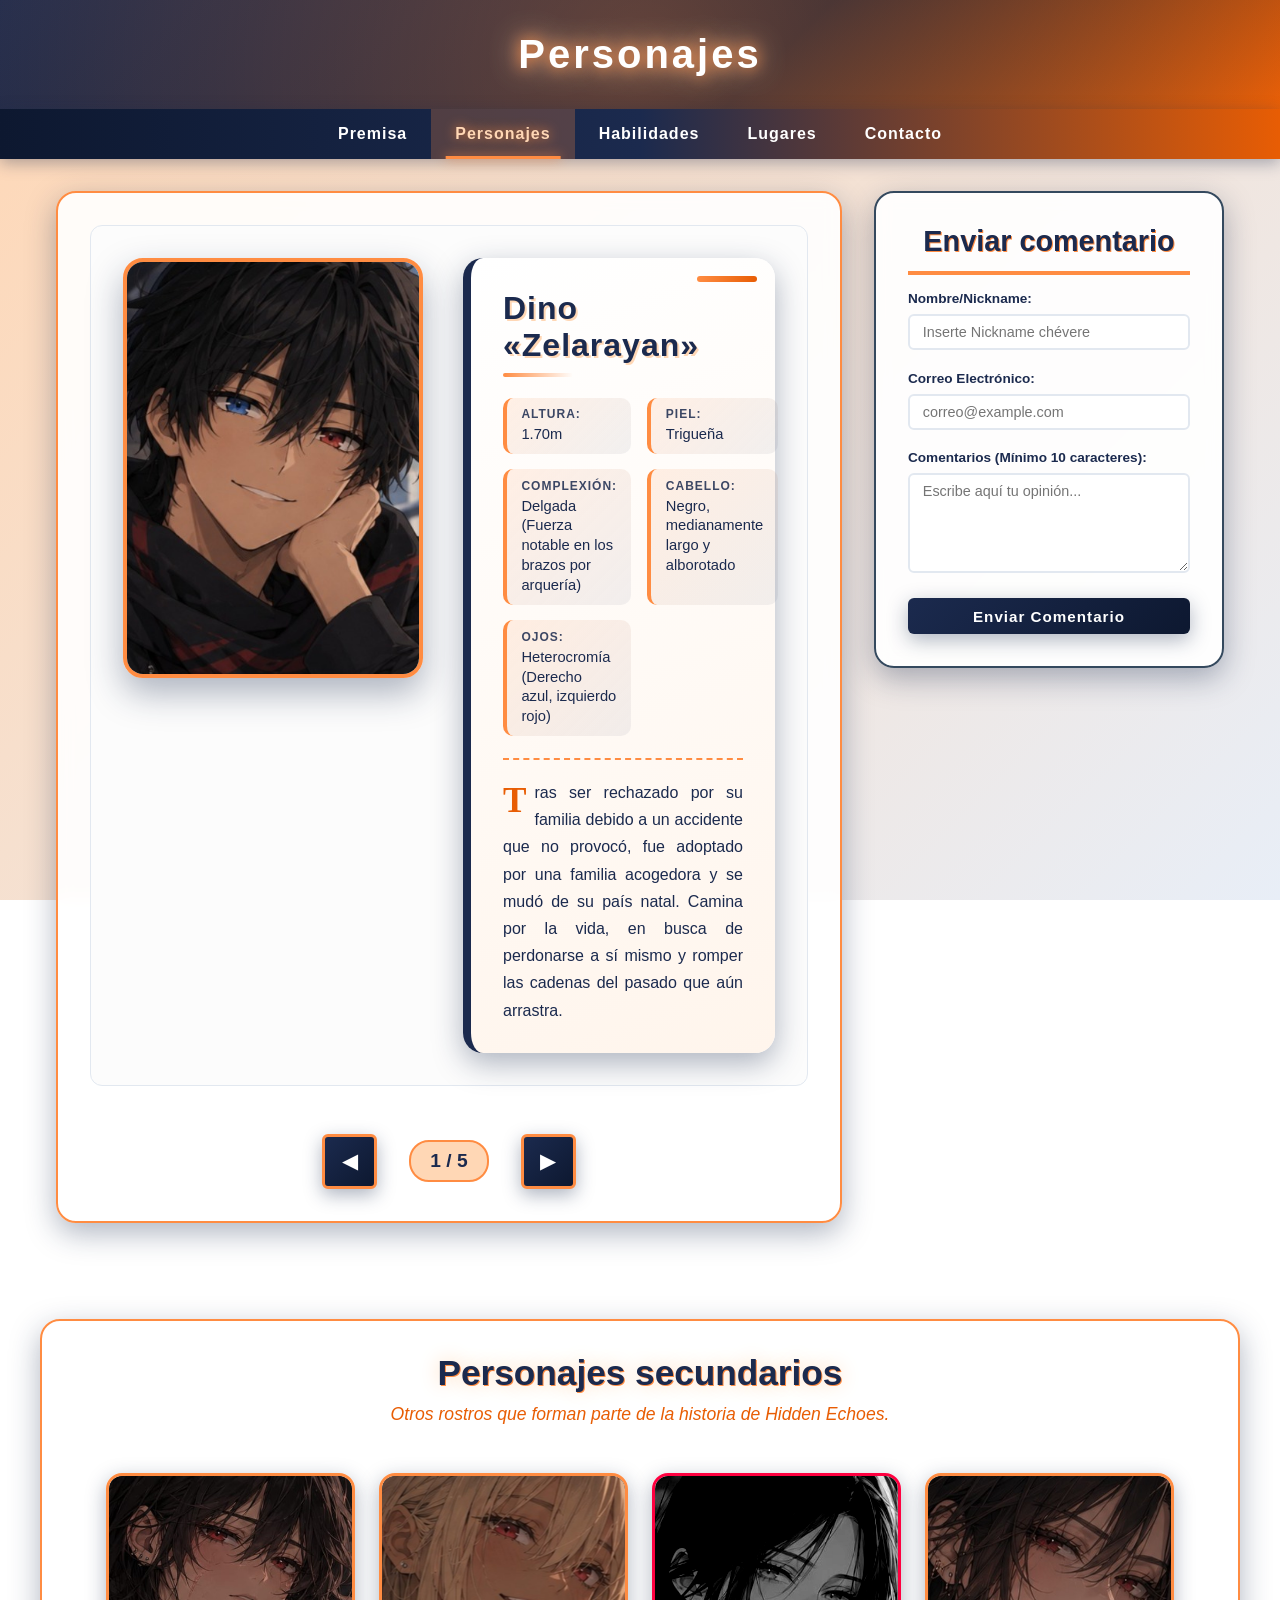
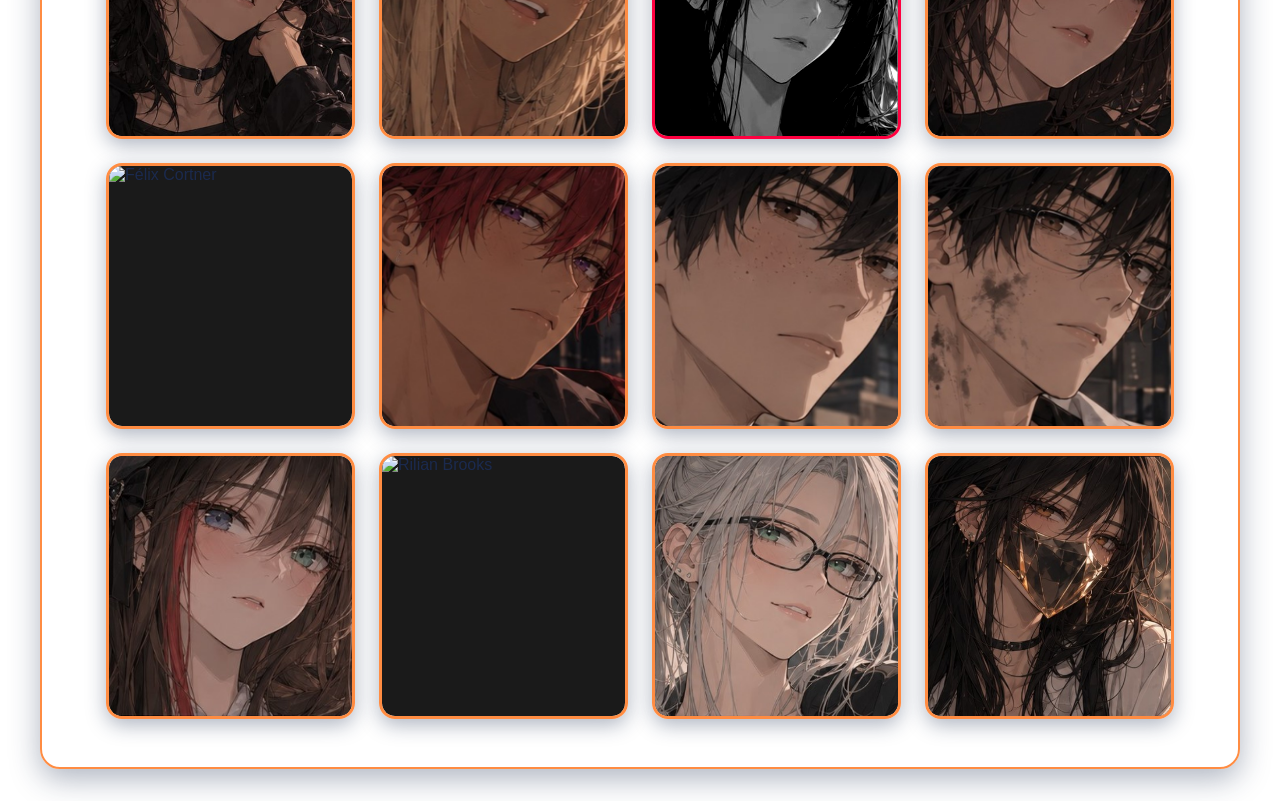
==== personajesc.html @ 53b6d5b5 "Initial commit" ====
<!DOCTYPE html>
<html lang="es">
<head>
    <meta charset="UTF-8">
    <meta name="viewport" content="width=device-width, initial-scale=1.0">
    <title>Personajes - Hidden Echoes</title>
    <link rel="stylesheet" href="1estipj.css">
    <style>
        /* ===== VARIABLES DE COLOR ===== */
        :root {
            --naranja: #ff8c42;
            --naranja-oscuro: #e85d04;
            --naranja-claro: #ffd7b5;
            --azul-marino: #1b2a4e;
            --azul-marino-oscuro: #0d1830;
            --azul-marino-claro: #34495e;
            --texto: #1b2a4e;
            --blanco: #ffffff;
            --sombra: rgba(27, 42, 78, 0.35);
        }

        /* ===== ESTILOS GENERALES ===== */
        * {
            box-sizing: border-box;
            transition: all 0.35s ease;
        }

        body {
            font-family: 'Segoe UI', Tahoma, Geneva, Verdana, sans-serif;
            background: linear-gradient(135deg, var(--naranja-claro) 0%, #e8eef7 50%, var(--naranja) 100%);
            background-attachment: fixed;
            background-size: 200% 200%;
            color: var(--texto);
            margin: 0;
            padding: 0;
            min-height: 100vh;
            animation: fondoAnimado 12s ease infinite alternate;
        }

        @keyframes fondoAnimado {
            0% { background-position: 0% 50%; }
            100% { background-position: 100% 50%; }
        }

        /* ===== HEADER ===== */
        header {
            background: linear-gradient(135deg, var(--azul-marino) 0%, var(--azul-marino-oscuro) 60%, var(--naranja-oscuro) 100%);
            padding: 2rem 1rem;
            text-align: center;
            box-shadow: 0 6px 25px var(--sombra);
            position: relative;
            overflow: hidden;
        }

        header::before {
            content: "";
            position: absolute;
            top: -50%;
            left: -50%;
            width: 200%;
            height: 200%;
            background: radial-gradient(circle, rgba(255, 140, 66, 0.35) 0%, transparent 60%);
            animation: brilloHeader 6s linear infinite;
            pointer-events: none;
        }

        @keyframes brilloHeader {
            0% { transform: rotate(0deg); }
            100% { transform: rotate(360deg); }
        }

        header h1 {
            color: var(--blanco);
            margin: 0;
            font-size: 2.5rem;
            letter-spacing: 3px;
            text-shadow: 0 0 15px var(--naranja), 0 0 30px var(--naranja-claro);
            animation: tituloPulso 3s ease-in-out infinite;
            position: relative;
            z-index: 1;
        }

        @keyframes tituloPulso {
            0%, 100% { transform: scale(1); }
            50% { transform: scale(1.04); }
        }

        /* ===== NAV ===== */
        .barrasuper {
            background: linear-gradient(90deg, var(--azul-marino-oscuro), var(--azul-marino), var(--naranja-oscuro));
            box-shadow: 0 4px 15px var(--sombra);
            position: sticky;
            top: 0;
            z-index: 100;
        }

        .barrasuper ul {
            list-style: none;
            margin: 0;
            padding: 0;
            display: flex;
            justify-content: center;
            flex-wrap: wrap;
        }

        .barrasuper li { margin: 0; }

        .barrasuper a {
            display: block;
            color: var(--blanco);
            text-decoration: none;
            padding: 1rem 1.5rem;
            font-weight: 600;
            letter-spacing: 1px;
            position: relative;
            transition: all 0.4s ease;
        }

        .barrasuper a::after {
            content: "";
            position: absolute;
            bottom: 0;
            left: 50%;
            width: 0;
            height: 3px;
            background: var(--naranja);
            transition: all 0.4s ease;
            transform: translateX(-50%);
        }

        .barrasuper a:hover::after,
        .barrasuper a.activo::after {
            width: 80%;
            box-shadow: 0 0 12px var(--naranja);
        }

        .barrasuper a:hover {
            background: rgba(255, 140, 66, 0.2);
            text-shadow: 0 0 10px var(--naranja);
        }

        .barrasuper a.activo {
            background: rgba(255, 140, 66, 0.25);
            color: var(--naranja-claro);
            text-shadow: 0 0 12px var(--naranja);
        }

        /* ===== CONTENEDOR PRINCIPAL ===== */
        .contenedor-principal {
            max-width: 1200px;
            margin: 2rem auto;
            padding: 0 1rem;
        }

        /* ===== CARRUSEL ===== */
        .bloque-carrusel {
            background: rgba(255, 255, 255, 0.9);
            backdrop-filter: blur(8px);
            border-radius: 20px;
            padding: 2rem;
            margin-bottom: 2rem;
            box-shadow: 0 10px 30px var(--sombra);
            border: 2px solid var(--naranja);
            animation: aparecer 0.8s ease both;
        }

        @keyframes aparecer {
            from { opacity: 0; transform: translateY(30px); }
            to { opacity: 1; transform: translateY(0); }
        }

        .carruconte {
            position: relative;
            min-height: 400px;
        }

        /* ===== TARJETAS DEL CARRUSEL (MEJORADAS) ===== */
        .tarjecarru {
            display: none;
            gap: 2.5rem;
            align-items: stretch;
            flex-wrap: wrap;
            animation: deslizarEntrada 0.7s ease both;
        }

        .tarjecarru.activo {
            display: flex;
        }

        @keyframes deslizarEntrada {
            from { opacity: 0; transform: translateX(40px); }
            to { opacity: 1; transform: translateX(0); }
        }

        .imagenper {
            width: 300px;
            height: 420px;
            object-fit: cover;
            border-radius: 20px;
            border: 4px solid var(--naranja);
            box-shadow: 0 15px 35px var(--sombra);
            transition: transform 0.5s ease, box-shadow 0.5s ease, border-color 0.5s ease;
            flex-shrink: 0;
            position: relative;
        }

        .imagenper:hover {
            transform: scale(1.04) rotate(-1.5deg);
            box-shadow: 0 0 40px var(--azul-marino);
            border-color: var(--azul-marino);
        }

        .infoper {
            flex: 1;
            min-width: 300px;
            background: linear-gradient(160deg, var(--blanco) 0%, #fff5ec 100%);
            padding: 2rem 2rem 1.8rem;
            border-radius: 20px;
            border-left: 8px solid var(--azul-marino);
            box-shadow: 0 10px 30px var(--sombra);
            position: relative;
            display: flex;
            flex-direction: column;
            gap: 1rem;
        }

        .infoper::before {
            content: "";
            position: absolute;
            top: 18px;
            right: 18px;
            width: 60px;
            height: 6px;
            background: linear-gradient(90deg, var(--naranja), var(--naranja-oscuro));
            border-radius: 6px;
        }

        .infoper h3 {
            color: var(--azul-marino);
            font-size: 2rem;
            margin: 0 0 0.3rem;
            letter-spacing: 1px;
            text-shadow: 2px 2px 0 var(--naranja-claro);
            position: relative;
            padding-bottom: 0.8rem;
        }

        .infoper h3::after {
            content: "";
            position: absolute;
            bottom: 0;
            left: 0;
            width: 70px;
            height: 4px;
            background: linear-gradient(90deg, var(--naranja), transparent);
            border-radius: 4px;
        }

        .datoper {
            list-style: none;
            padding: 0;
            margin: 0;
            display: grid;
            grid-template-columns: 1fr 1fr;
            gap: 0.6rem 1rem;
        }

        .datoper li {
            padding: 0.55rem 0.9rem;
            background: linear-gradient(135deg, rgba(255, 140, 66, 0.12), rgba(27, 42, 78, 0.06));
            border-left: 4px solid var(--naranja);
            border-radius: 10px;
            font-size: 0.92rem;
            line-height: 1.35;
            transition: all 0.3s ease;
        }

        .datoper li:hover {
            background: linear-gradient(135deg, rgba(255, 140, 66, 0.22), rgba(27, 42, 78, 0.12));
            transform: translateX(4px);
            border-left-color: var(--azul-marino);
        }

        .datoper strong {
            color: var(--azul-marino);
            display: block;
            font-size: 0.75rem;
            text-transform: uppercase;
            letter-spacing: 1px;
            margin-bottom: 0.15rem;
            opacity: 0.85;
        }

        .infoper p {
            line-height: 1.7;
            color: var(--texto);
            border-top: 2px dashed var(--naranja);
            padding-top: 1.2rem;
            margin: 0;
            font-size: 1rem;
            text-align: justify;
            position: relative;
        }

        .infoper p::first-letter {
            font-size: 2.2rem;
            font-weight: bold;
            color: var(--naranja-oscuro);
            float: left;
            line-height: 1;
            margin: 4px 8px 0 0;
            font-family: Georgia, serif;
        }

        /* ===== CONTROLES CARRUSEL ===== */
        .carrucontro {
            display: flex;
            justify-content: center;
            align-items: center;
            gap: 2rem;
            margin-top: 1.5rem;
        }

        .flecha-carrusel {
            background: linear-gradient(135deg, var(--azul-marino), var(--azul-marino-oscuro));
            color: var(--blanco);
            border: 3px solid var(--naranja);
            width: 55px;
            height: 55px;
            border-radius: 50%;
            font-size: 1.3rem;
            cursor: pointer;
            box-shadow: 0 6px 18px var(--sombra);
            transition: all 0.4s ease;
        }

        .flecha-carrusel:hover {
            transform: scale(1.15) rotate(10deg);
            background: linear-gradient(135deg, var(--naranja), var(--naranja-oscuro));
            box-shadow: 0 0 25px var(--naranja);
        }

        .flecha-carrusel:active {
            transform: scale(0.95);
        }

        #carrusindi {
            font-weight: bold;
            color: var(--azul-marino);
            font-size: 1.2rem;
            padding: 0.5rem 1.2rem;
            background: var(--naranja-claro);
            border-radius: 20px;
            border: 2px solid var(--naranja);
            animation: tituloPulso 3s ease-in-out infinite;
        }

        /* ===== FORMULARIO ===== */
        .form-container {
            background: rgba(255, 255, 255, 0.92);
            backdrop-filter: blur(8px);
            border-radius: 20px;
            padding: 2rem;
            margin-bottom: 2rem;
            box-shadow: 0 10px 30px var(--sombra);
            border: 2px solid var(--azul-marino-claro);
            animation: aparecer 0.8s ease both;
        }

        .form-container h2 {
            color: var(--azul-marino);
            text-align: center;
            font-size: 1.8rem;
            text-shadow: 1px 1px 0 var(--naranja);
            border-bottom: 4px solid var(--naranja);
            padding-bottom: 0.8rem;
            margin-top: 0;
        }

        .form-group {
            margin-bottom: 1.3rem;
        }

        .form-group label {
            display: block;
            margin-bottom: 0.5rem;
            color: var(--azul-marino);
            font-weight: 600;
        }

        .form-group input,
        .form-group textarea {
            width: 100%;
            padding: 0.85rem 1rem;
            border: 2px solid var(--naranja);
            border-radius: 12px;
            font-family: inherit;
            font-size: 1rem;
            background: var(--blanco);
            color: var(--texto);
            transition: all 0.35s ease;
        }

        .form-group input:focus,
        .form-group textarea:focus {
            outline: none;
            border-color: var(--azul-marino);
            box-shadow: 0 0 15px var(--azul-marino-claro);
            transform: translateY(-2px);
        }

        .form-group textarea {
            resize: vertical;
            min-height: 100px;
        }

        button[type="submit"] {
            display: block;
            width: 100%;
            padding: 1rem;
            background: linear-gradient(135deg, var(--azul-marino), var(--azul-marino-oscuro));
            color: var(--blanco);
            border: 3px solid var(--naranja);
            border-radius: 14px;
            font-size: 1.15rem;
            font-weight: bold;
            letter-spacing: 1px;
            cursor: pointer;
            box-shadow: 0 6px 20px var(--sombra);
            transition: all 0.4s ease;
        }

        button[type="submit"]:hover {
            transform: translateY(-4px) scale(1.02);
            background: linear-gradient(135deg, var(--naranja), var(--naranja-oscuro));
            box-shadow: 0 12px 30px var(--naranja-oscuro);
            text-shadow: 0 0 12px var(--naranja-claro);
        }

        .error-msg {
            color: #d63384;
            font-size: 0.9rem;
            margin-top: 0.3rem;
            display: block;
            font-weight: 600;
        }

        .oculto { display: none; }

        #mensaje-confirmacion {
            background: linear-gradient(135deg, var(--naranja), var(--naranja-oscuro));
            color: var(--blanco);
            padding: 1rem;
            border-radius: 12px;
            text-align: center;
            font-weight: bold;
            margin-bottom: 1rem;
            border: 2px solid var(--azul-marino);
            animation: deslizarEntrada 0.6s ease both;
        }

        /* ===== SECCIÓN SECUNDARIOS ===== */
        .seccionsecu {
            max-width: 1200px;
            margin: 2rem auto;
            padding: 2rem;
            background: rgba(255, 255, 255, 0.9);
            backdrop-filter: blur(8px);
            border-radius: 20px;
            box-shadow: 0 10px 30px var(--sombra);
            border: 2px solid var(--naranja);
            animation: aparecer 0.8s ease both;
        }

        .seccionsecu h2 {
            text-align: center;
            color: var(--azul-marino);
            font-size: 2.2rem;
            margin-top: 0;
            text-shadow: 1px 1px 0 var(--naranja), 0 0 20px var(--naranja-claro);
            animation: tituloPulso 3s ease-in-out infinite;
        }

        .subtisecu {
            text-align: center;
            color: var(--naranja-oscuro);
            font-style: italic;
            margin-bottom: 2rem;
            font-size: 1.1rem;
        }

        .rejisecu {
            display: grid;
            grid-template-columns: repeat(auto-fill, minmax(200px, 1fr));
            gap: 1.5rem;
        }

        /* ===== TARJETAS SECUNDARIOS CON OVERLAY AL HOVER ===== */
        .tarjesecu {
            background: linear-gradient(160deg, var(--blanco), var(--naranja-claro));
            border-radius: 16px;
            overflow: hidden;
            box-shadow: 0 6px 20px var(--sombra);
            border: 3px solid var(--naranja);
            transition: transform 0.45s ease, box-shadow 0.45s ease, border-color 0.45s ease;
            animation: aparecer 0.6s ease both;
        }

        .tarjesecu:hover {
            transform: translateY(-10px) scale(1.03);
            box-shadow: 0 20px 40px var(--azul-marino);
            border-color: var(--azul-marino);
        }

        /* Contenedor de la imagen */
        .conteimgsecu {
            position: relative;
            overflow: hidden;
            width: 100%;
            height: 260px;
            border-radius: 13px;
        }

        .conteimgsecu img {
            width: 100%;
            height: 100%;
            object-fit: cover;
            display: block;
            transition: transform 0.7s ease, filter 0.7s ease;
        }

        .tarjesecu:hover .conteimgsecu img {
            transform: scale(1.15);
            filter: brightness(0.4) blur(2px);
        }

        /* Overlay de información: aparece encima de la imagen al hacer hover */
        .infosecu {
            position: absolute;
            inset: 0;
            padding: 1.2rem;
            background: linear-gradient(to top, rgba(13, 24, 48, 0.95) 0%, rgba(27, 42, 78, 0.85) 60%, rgba(255, 140, 66, 0.35) 100%);
            color: var(--blanco);
            display: flex;
            flex-direction: column;
            justify-content: flex-end;
            opacity: 0;
            visibility: hidden;
            transform: translateY(20px);
            transition: opacity 0.5s ease, transform 0.5s ease, visibility 0.5s ease;
            text-align: left;
        }

        .tarjesecu:hover .infosecu {
            opacity: 1;
            visibility: visible;
            transform: translateY(0);
        }

        .infosecu h3 {
            margin: 0 0 0.5rem;
            color: var(--naranja);
            font-size: 1.15rem;
            text-shadow: 0 0 10px var(--naranja-oscuro);
            border-bottom: 2px solid var(--naranja);
            padding-bottom: 0.4rem;
            animation: deslizarEntrada 0.5s ease both;
        }

        .infosecu p {
            margin: 0;
            font-size: 0.9rem;
            line-height: 1.5;
            color: var(--blanco);
            animation: deslizarEntrada 0.6s ease both;
        }

        /* Tarjeta de error especial */
        .tarjeta-error {
            border-color: #ff0040 !important;
            animation: glitchError 2s ease-in-out infinite;
        }

        .tarjeta-error .conteimgsecu img {
            filter: grayscale(1) contrast(1.4) hue-rotate(300deg);
        }

        .tarjeta-error .infosecu {
            background: linear-gradient(to top, #1a0000, #4a0020) !important;
        }

        .msg-error-sistema {
            color: #ff0040 !important;
            font-weight: bold;
            text-shadow: 0 0 10px #ff0040;
            animation: parpadeo 1s steps(2) infinite;
        }

        @keyframes glitchError {
            0%, 100% { transform: translate(0, 0); }
            25% { transform: translate(-2px, 2px); }
            50% { transform: translate(2px, -2px); }
            75% { transform: translate(-1px, -1px); }
        }

        @keyframes parpadeo {
            0%, 100% { opacity: 1; }
            50% { opacity: 0.4; }
        }

        /* ===== RESPONSIVE ===== */
        @media (max-width: 768px) {
            header h1 { font-size: 1.8rem; }
            .barrasuper a { padding: 0.8rem 1rem; font-size: 0.9rem; }
            .tarjecarru.activo {
                flex-direction: column;
                gap: 1.5rem;
            }
            .imagenper {
                width: 100%;
                max-width: 320px;
                height: auto;
                margin: 0 auto;
            }
            .infoper { padding: 1.5rem; }
            .infoper h3 { font-size: 1.5rem; }
            .datoper { grid-template-columns: 1fr; }
            .infoper p::first-letter { font-size: 1.8rem; }
            .seccionsecu h2 { font-size: 1.6rem; }
            .rejisecu { grid-template-columns: repeat(auto-fill, minmax(160px, 1fr)); gap: 1rem; }
            .conteimgsecu { height: 220px; }
        }
    </style>
</head>
<body>
    <header>
        <h1>Personajes</h1>
    </header>
    <nav class="barrasuper">
        <ul>
            <li><a href="index.html">Premisa</a></li>
            <li><a href="personajesc.html" class="activo">Personajes</a></li>
            <li><a href="habilidadesb.html">Habilidades</a></li>
            <li><a href="lugares.html">Lugares</a></li>
            <li><a href="contactob.html">Contacto</a></li>
        </ul>
    </nav>
    <main class="contenedor-principal">
        <section class="bloque-carrusel">
            <div class="carruconte">
                <div class="tarjecarru activo">
                    <img src="imgpj/dino.jpg" alt="Dino Delaney" class="imagenper">
                    <div class="infoper">
                        <h3>Dino «Zelarayan»</h3>
                        <ul class="datoper">
                            <li><strong>Altura:</strong> 1.70m</li>
                            <li><strong>Piel:</strong> Trigueña</li>
                            <li><strong>Complexión:</strong> Delgada (Fuerza notable en los brazos por arquería)</li>
                            <li><strong>Cabello:</strong> Negro, medianamente largo y alborotado</li>
                            <li><strong>Ojos:</strong> Heterocromía (Derecho azul, izquierdo rojo)</li>
                        </ul>
                        <p>Tras ser rechazado por su familia debido a un accidente que no provocó, fue adoptado por una familia acogedora y se mudó de su país natal. Camina por la vida, en busca de perdonarse a sí mismo y romper las cadenas del pasado que aún arrastra.</p>
                    </div>
                </div>
                <div class="tarjecarru">
                    <img src="imgpj/beck.jpg" alt="Beck Rodrig" class="imagenper">
                    <div class="infoper">
                        <h3>Beck «Rodrig»</h3>
                        <ul class="datoper">
                            <li><strong>Altura:</strong> 1.90m</li>
                            <li><strong>Piel:</strong> Blanca (tez pálida)</li>
                            <li><strong>Complexión:</strong> Delgada</li>
                            <li><strong>Cabello:</strong> Blanco con puntas negras (suelto o en cola de caballo)</li>
                            <li><strong>Ojos:</strong> Blancos (Ceguera)</li>
                        </ul>
                        <p>Luego de haber perdido gran parte de la visión en un accidente, vive a tientas en un mundo que no le importa ni emociona. Aunque todo cambia cuando una sombra del pasado regresa para saldar viejas deudas firmadas en sangre.</p>
                    </div>
                </div>
                <div class="tarjecarru">
                    <img src="imgpj/meilas.jpg" alt="Meilas Chernabog" class="imagenper">
                    <div class="infoper">
                        <h3>«Meilas Chernabog»</h3>
                        <ul class="datoper">
                            <li><strong>Altura:</strong> 1.98m</li>
                            <li><strong>Piel:</strong> Blanca</li>
                            <li><strong>Complexión:</strong> Atlética</li>
                            <li><strong>Cabello:</strong> Negro azabache, largo lacio, en media cola</li>
                            <li><strong>Ojos:</strong> Verde pino</li>
                        </ul>
                        <p>Sin hogar, sin pasado, sin recuerdos. Un huérfano sin nombre que no sabe quién es, si la sombra que escapó esa noche o el perro lazado a una correa por voluntad propia. Vive guiado solo por el deseo de proteger al pilar de su cordura y a la única estrella que brilla en la oscuridad de sus pensamientos.</p>
                    </div>
                </div>
                <div class="tarjecarru">
                    <img src="imgpj/emily.jpg" alt="Emily Harrison" class="imagenper">
                    <div class="infoper">
                        <h3>Emily Harrison</h3>
                        <ul class="datoper">
                            <li><strong>Altura:</strong> 1.70m</li>
                            <li><strong>Piel:</strong> Blanca (tez pálida)</li>
                            <li><strong>Complexión:</strong> Delgada, atlética</li>
                            <li><strong>Cabello:</strong> Castaño claro, ondulado, largo (suelto o en coleta)</li>
                            <li><strong>Ojos:</strong> Por definir</li>
                        </ul>
                        <p>Tras vivir toda su infancia y adolescencia como una "Discapacitada", su tardío despertar la llevó a replantearse todo lo que creía que ella era. Ahora, tiene que acostumbrarse a la "normalidad" y aceptar este "milagro" que no deseaba.</p>
                    </div>
                </div>
                <div class="tarjecarru">
                    <img src="imgpj/azyar.jpg" alt="Oliver 'Azyar' Hubatch" class="imagenper">
                    <div class="infoper">
                        <h3>Oliver "Azyar" Hubatch</h3>
                        <ul class="datoper">
                            <li><strong>Altura:</strong> 1.65m</li>
                            <li><strong>Piel:</strong> Trigueña (leve bronceado)</li>
                            <li><strong>Complexión:</strong> Delgada atlética (deportista)</li>
                            <li><strong>Cabello:</strong> Castaño oscuro, largo, lacio, en media cola</li>
                            <li><strong>Ojos:</strong> Por definir</li>
                        </ul>
                        <p>Guiado por el legado de su apellido e inspirado por su abuelo, se enlistó al ejército como espía contra el vigilantismo. Sin embargo, la frágil grieta entre el deber y la rebeldía se hace enorme cuando una variable inesperada sacude su mundo guiado por protocolos monótonos.</p>
                    </div>
                </div>
            </div>
            <div class="carrucontro">
                <button type="button" id="btn-prev" class="flecha-carrusel">◀</button>
                <span id="carrusindi">1 / 5</span>
                <button type="button" id="btn-next" class="flecha-carrusel">▶</button>
            </div>
        </section>
        <div class="form-container">
            <h2>Enviar comentario</h2>
            <div id="mensaje-confirmacion" class="oculto"></div>
            
            <form id="formulario-registro" action="#" method="POST" novalidate>
                <div class="form-group">
                    <label for="nombre">Nombre/Nickname:</label>
                    <input type="text" id="nombre" name="nombre" required minlength="3" placeholder="Inserte Nickname chévere">
                    <span class="error-msg" id="error-nombre"></span>
                </div>

                <div class="form-group">
                    <label for="correo">Correo Electrónico:</label>
                    <input type="email" id="correo" name="correo" required placeholder="correo@example.com">
                    <span class="error-msg" id="error-correo"></span>
                </div>

                <div class="form-group">
                    <label for="comentario">Comentarios (Mínimo 10 caracteres):</label>
                    <textarea id="comentario" name="comentario" required minlength="10" rows="4" placeholder="Escribe aquí tu opinión..."></textarea>
                    <span class="error-msg" id="error-comentario"></span>
                </div>
                <button type="submit">Enviar Comentario</button>
            </form>
        </div>
    </main>
    <section class="seccionsecu">
        <h2>Personajes secundarios</h2>
        <p class="subtisecu">Otros rostros que forman parte de la historia de Hidden Echoes.</p>
        <div class="rejisecu"> 
            <article class="tarjesecu">
                <div class="conteimgsecu">
                    <img src="imgpj/claire.jpg" alt="Claire Mori">
                    <div class="infosecu">
                        <h3>Claire Mori</h3>
                        <p>Pareja romántica. Una joven de carácter intenso e impulsivo, ferozmente protectora con quienes ama.</p>
                    </div>
                </div>
            </article>
            <article class="tarjesecu">
                <div class="conteimgsecu">
                    <img src="imgpj/dayanne.jpg" alt="Dayane Rivers">
                    <div class="infosecu">
                        <h3>Dayane Rivers</h3>
                        <p></p>
                    </div>
                </div>
            </article>
            <article class="tarjesecu tarjeta-error">
                <div class="conteimgsecu">
                    <img src="imgpj/Emma.jpg" alt="Emma">
                    <div class="infosecu">
                        <p class="msg-error-sistema">CRITICAL ERROR: DATA CORRUPTED</p>
                    </div>
                </div>
            </article>
            <article class="tarjesecu">
                <div class="conteimgsecu">
                    <img src="imgpj/ethel.jpg" alt="Ethel Delaney">
                    <div class="infosecu">
                        <h3>Ethel delaney</h3>
                        <p>//ERROR// = //Info no encontrada//</p>
                    </div>
                </div>
            </article>
            <article class="tarjesecu">
                <div class="conteimgsecu">
                    <img src="" alt="Félix Cortner">
                    <div class="infosecu">
                        <h3>Félix Cortner</h3>
                        <p></p>
                    </div>
                </div>
            </article>
            <article class="tarjesecu">
                <div class="conteimgsecu">
                    <img src="imgpj/ivan.jpg" alt="Ivan Stuart">
                    <div class="infosecu">
                        <h3>Ivan Stuart</h3>
                        <p></p>
                    </div>
                </div>
            </article>
            <article class="tarjesecu">
                <div class="conteimgsecu">
                    <img src="imgpj/jhon.jpg" alt="John Crawford">
                    <div class="infosecu">
                        <h3>John Crawford</h3>
                        <p></p>
                    </div>
                </div>
            </article>
            <article class="tarjesecu">
                <div class="conteimgsecu">
                    <img src="imgpj/night.jpg" alt="Night Archibald">
                    <div class="infosecu">
                        <h3>Night Archibald</h3>
                        <p></p>
                    </div>
                </div>
            </article>
            <article class="tarjesecu">
                <div class="conteimgsecu">
                    <img src="imgpj/nitsa.jpg" alt="Nitsa Santana">
                    <div class="infosecu">
                        <h3>Nitsa Santana</h3>
                        <p>Interés romántico. Una chica tímida que le gusta el arte</p>
                    </div>
                </div>
            </article>
            <article class="tarjesecu">
                <div class="conteimgsecu">
                    <img src="" alt="Rilian Brooks">
                    <div class="infosecu">
                        <h3>Rilian Brooks</h3>
                        <p></p>
                    </div>
                </div>
            </article>
            <article class="tarjesecu">
                <div class="conteimgsecu">
                    <img src="imgpj/sigfried.jpg" alt="Sigfrid Zeleyaran">
                    <div class="infosecu">
                        <h3>Sigfrid Zeleyaran</h3>
                        <p>Hermana de Dino. Su cómplice en todo, así como la voz de la razón.</p>
                    </div>
                </div>
            </article>
            <article class="tarjesecu">
                <div class="conteimgsecu">
                    <img src="imgpj/sophia.jpg" alt="Sophia Ferros">
                    <div class="infosecu">
                        <h3>Sophia Ferros</h3>
                        <p>Pareja romántica. Una joven tranquila, reservada, conocida por su paciencia y sentido de justicia.</p>
                    </div>
                </div>
            </article>
            <!--
            <article class="tarjesecu">
                <div class="conteimgsecu">
                    <img src="" alt="Tom Andrew">
                    <div class="infosecu">
                        <h3>Tom Andrew</h3>
                        <p></p>
                    </div>
                </div>
            </article>
            <article class="tarjesecu">
                <div class="conteimgsecu">
                    <img src="" alt="Velvett Rivers">
                    <div class="infosecu">
                        <h3>Velvett Rivers</h3>
                        <p></p>
                    </div>
                </div>
            </article>
            <article class="tarjesecu">
                <div class="conteimgsecu">
                    <img src="" alt="Washington Brooks">
                    <div class="infosecu">
                        <h3>Washington Brooks</h3>
                        <p></p>
                    </div>
                </div>
            </article>
            <article class="tarjesecu">
                <div class="conteimgsecu">
                    <img src="" alt="William Faurus">
                    <div class="infosecu">
                        <h3>William Faurus</h3>
                        <p></p>
                    </div>
                </div>
            </article>
            -->
        </div>
    </section>
    <script src="1pagina.js"></script>
    <script>
        document.addEventListener('DOMContentLoaded', function () {
            const tarjetas = document.querySelectorAll('.tarjecarru');
            const btnPrev = document.getElementById('btn-prev');
            const btnNext = document.getElementById('btn-next');
            const indicador = document.getElementById('carrusindi');
            let actual = 0;

            function mostrar(indice) {
                tarjetas.forEach((t, i) => {
                    t.classList.toggle('activo', i === indice);
                    if (i === indice) {
                        t.style.animation = 'none';
                        void t.offsetWidth;
                        t.style.animation = '';
                    }
                });
                if (indicador) {
                    indicador.textContent = (indice + 1) + ' / ' + tarjetas.length;
                }
            }

            if (btnNext) {
                btnNext.addEventListener('click', () => {
                    actual = (actual + 1) % tarjetas.length;
                    mostrar(actual);
                });
            }

            if (btnPrev) {
                btnPrev.addEventListener('click', () => {
                    actual = (actual - 1 + tarjetas.length) % tarjetas.length;
                    mostrar(actual);
                });
            }

            document.addEventListener('keydown', (e) => {
                if (e.key === 'ArrowRight') {
                    actual = (actual + 1) % tarjetas.length;
                    mostrar(actual);
                } else if (e.key === 'ArrowLeft') {
                    actual = (actual - 1 + tarjetas.length) % tarjetas.length;
                    mostrar(actual);
                }
            });

            mostrar(0);
        });
    </script>
</body>
</html>
---- 1estipj.css ----
* {
    margin: 0;
    padding: 0;
    box-sizing: border-box;
    font-family: 'Segoe UI', Tahoma, Geneva, Verdana, sans-serif;
}

body {
    background-color: #f4f6f9;
    color: #333;
    display: flex;
    flex-direction: column;
    min-height: 100vh;
}

header {
    background-color: #ffffff;
    padding: 2rem 1rem;
    grid-column: 1 / span 2; 
    text-align: center;
}

header h1 {
    color: #2c3e50;
    font-size: 2.5rem;
}

.barrasuper {
    background-color: #2c3e50;
    grid-column: 1 / span 2; 
}

.barrasuper ul {
    list-style: none;
    display: flex;
    justify-content: center;
}

.barrasuper a {
    display: block;
    color: #ffffff;
    text-decoration: none;
    padding: 1rem 1.5rem;
    font-weight: bold;
    transition: all 0.3s ease;
}

.barrasuper a:hover {
    background-color: #34495e;
    color: #1abc9c;
}

.barrasuper a.activo {
    background-color: #1abc9c;
    color: white;
}

main {
    max-width: 950px; 
    width: 100%;
    margin: 3rem auto 1rem auto;
    text-align: center;
    display: flex;
    flex-direction: column;
    padding: 0 2rem;
}

main p {
    font-size: 1.2rem;
    margin-bottom: 1.5rem;
    color: #555;
}

.contenedor-principal {
    display: grid;
    grid-template-columns: 1fr 350px; 
    gap: 2rem;
    width: 100%;
    max-width: 1300px; 
    margin: 3rem auto;
    padding: 0 2rem;
    align-self: center;
}

.bloque-carrusel {
    display: flex;
    flex-direction: column;
    gap: 1.5rem;
    width: 100%;
}

.carruconte {
    position: relative;
    width: 100%;
    min-height: 250px; 
}

.tarjecarru {
display: none; 
    align-items: center;
    gap: 2.5rem; 
    text-align: left;
    background: #fcfcfc;
    border: 1px solid #e2e8f0;
    border-radius: 12px;
    padding: 2rem; 
}

.tarjecarru.activo {
    display: flex; 
    animation: fadeIn 0.9s ease; 
}

.imagenper {
    width: 260px;
    height: 260px;
    object-fit: cover;
    border-radius: 12px; 
    border: 3px solid #2c3e50;
    flex: 0 0 240px; 
}

.infoper {
    flex-grow: 1;
}

.infoper h3 {
    color: #2c3e50;
    margin-bottom: 0.5rem;
    font-size: 1.4rem;
}

.infoper p {
    font-size: 0.95rem;
    color: #555;
    line-height: 1.5;
}

.datoper {
    list-style-type: "- ";
    padding-left: 20px;
    margin-bottom: 15px;
}

.datoper li {
    margin-bottom: 6px;
}


.carrucontro {
    display: flex;
    justify-content: center;
    align-items: center;
    gap: 1.5rem;
    margin-top: 1.5rem;
}

.flecha-carrusel {
    background-color: #2c3e50 !important;
    color: white;
    border: none;
    padding: 0.5rem 1rem !important;
    font-size: 1rem;
    border-radius: 6px !important;
    cursor: pointer;
    transition: background 0.2s !important;
}

.flecha-carrusel:hover {
    background-color: #1abc9c !important;
    transform: none !important; 
}

#carrusindi {
    font-weight: bold;
    color: #7f8c8d;
    font-size: 0.95rem;
}

.seccionsecu { 
    width: 100%; 
    padding: 4rem 2rem; 
    background: #ffffff; 
    box-shadow: 0 -4px 15px rgba(0, 0, 0, 0.03); 
    box-sizing: border-box;
}

.seccionsecu h2 { 
    color: #2c3e50; 
    font-size: 1.8rem; 
    margin-bottom: 0.7rem; 
}

.subtisecu { 
    color: #7f8c8d; 
    font-size: 1rem; 
    margin-bottom: 2rem; 
}

.rejisecu { 
    display: grid !important;
    grid-template-columns: repeat(auto-fit, minmax(180px, 250px));
    justify-content: center; 
    align-items: center;
    gap: 2rem;                
    width: 100%; 
    max-width: 1200px; 
    margin: 0 auto;       
    padding: 1rem 2rem;
}

.tarjesecu { 
    width: 100%;
    max-width: 250px;
    overflow: hidden; 
    border-radius: 12px; 
    border: 1px solid #e2e8f0;
    background: #fcfcfc;
    transition: transform 0.3s ease, border-color 0.3s ease; 
    box-sizing: border-box;
}

.tarjesecu:hover { 
    transform: translateY(-5px); 
    border-color: #1abc9c; 
    box-shadow: 0 6px 18px rgba(26, 188, 156, 0.15);  
}

.conteimgsecu {
    position: relative;
    width: 100%;
    max-width: 250px;
    height: 250px; 
    overflow: hidden;
    background-color: #1a1a1a; 
    display: flex;
    justify-content: center;
    align-items: center;
}

.tarjesecu img {
    display: block; 
    width: 100%; 
    height: 100%; 
    object-fit: cover; 
    object-position: center top;
    transition: filter 0.4s ease; 
}

.tarjesecu:hover img {
    filter: brightness(0.3);
}

.infosecu { 
    position: absolute;
    bottom: 0;
    left: 0;
    width: 100%;
    height: 100%;
    padding: 1.2rem; 
    box-sizing: border-box;
    display: flex;
    flex-direction: column;
    justify-content: center; 
    text-align: center;      
    opacity: 0;
    transform: translateY(15px);
    transition: opacity 0.4s ease, transform 0.4s ease;
    pointer-events: none; 
}

.tarjesecu:hover .infosecu {
    opacity: 1;
    transform: translateY(0);
}

.infosecu h3 { 
    color: #ffffff; 
    font-size: 1.4rem; 
    margin-bottom: 0.6rem; 
    text-shadow: 0 2px 4px rgba(0,0,0,0.5); 
}

.infosecu p { 
    color: #e2e8f0; 
    font-size: 0.95rem; 
    line-height: 1.5; 
    margin-bottom: 0;
}


.tarjeta-error:hover img {
    filter: blur(5px) contrast(150%) hue-rotate(330deg) brightness(0.4) !important;
}

.tarjeta-error::before {
    content: '';
    position: absolute;
    top: 0;
    left: 0;
    width: 100%;
    height: 100%;
    background: linear-gradient(
        transparent 20%, 
        rgba(101, 98, 133, 0.438) 20%, 
        rgba(24, 17, 122, 0.438) 22%, 
        transparent 22%, 
        transparent 40%, 
        rgba(216, 160, 160, 0.4) 40%, 
        rgba(122, 3, 3, 0.4) 45%, 
        transparent 45%
    );
    background-size: 100% 200px;
    opacity: 0;
    pointer-events: none;
    z-index: 1; 
    animation: barrasglimoviment 1.2s linear infinite;
}

.tarjeta-error:hover::before {
    opacity: 1;
}

.tarjeta-error:hover img {
    filter: blur(4px) contrast(180%) hue-rotate(330deg) brightness(0.4) !important;
    animation: saltoimg 0.4s steps(2) infinite !important;
}

@keyframes barrasglimoviment {
    0% { background-position: 0 0; }
    100% { background-position: 0 -200px; }
}

@keyframes saltimg {
    0%, 100% { transform: scale(1) skewX(0deg); }
    20% { transform: scale(1.03) skewX(2deg); filter: sepia(50%) brightness(0.6) !important; }
    40% { transform: scale(0.98) skewX(-2deg); }
    60% { transform: scale(1.05) skewX(1deg); filter: contrast(200%) !important; }
    80% { transform: scale(1) skewX(-1deg); }
}

.tarjeta-error::after {
    content: '';
    position: absolute;
    top: 0;
    left: 0;
    width: 100%;
    height: 100%;
    background: linear-gradient(rgba(18, 16, 16, 0) 50%, rgba(0, 0, 0, 0.25) 50%), 
                linear-gradient(90deg, rgba(255, 0, 0, 0.06), rgba(0, 255, 0, 0.02), rgba(0, 0, 255, 0.06));
    background-size: 100% 4px, 6px 100%;
    opacity: 0;
    pointer-events: none;
    transition: opacity 0.3s ease;
    z-index: 2;
}

.tarjeta-error:hover::after {
    opacity: 1; 
}

.tarjeta-error .msg-error-sistema {
    color: #ff3333 !important;
    font-family: 'Courier New', Courier, monospace !important;
    font-weight: bold !important;
    font-size: 1.2rem !important;
    letter-spacing: 2px;
    text-shadow: 2px 0px 0px rgba(0,255,255,0.6), -2px 0px 0px rgba(255,0,255,0.6); 
    animation: vibraglitch 0.4s infinite alternate, parpadeo 0.5s infinite alternate;
}

.tarjeta-error:hover h3 {
    color: #ffffff !important;
    text-shadow: 3px 1px 0px #ff3333, -3px -1px 0px #00ffff;
    animation: vibraglitch 0.3s infinite alternate;
    opacity: 0 !important;
    visibility: hidden !important;
    height: 0;
    margin: 0;
    padding: 0;
    transition: opacity 0.2s ease;
}

@keyframes vibraglitch {
    0% { transform: translate(1px, 1px) rotate(0deg); }
    20% { transform: translate(-1px, -1px) rotate(0.5deg); }
    40% { transform: translate(-2px, 0px) rotate(-0.5deg); }
    60% { transform: translate(1px, -1px) rotate(0deg); }
    80% { transform: translate(-1px, 1px) rotate(0.5deg); }
    100% { transform: translate(2px, 0px) rotate(-0.5deg); }
}

@keyframes parpadeo {
    0%, 100% { opacity: 1; }
    45% { opacity: 1; }
    50% { opacity: 0.3; }
    55% { opacity: 1; }
    85% { opacity: 1; }
    90% { opacity: 0.5; }
}

body.colapso-sistema {
    animation: 
        temblogli 0.15s infinite, 
        colorgli 0.2s infinite, 
        sacudida 0.15s infinite, 
        parener 0.3s infinite;
    overflow: hidden; 
    pointer-events: none; 
}

body.colapso-sistema img {
    backface-visibility: hidden;
    will-change: transform, clip-path, filter;
    animation: glitch-total-foto 0.3s steps(2) infinite !important;
}

body.colapso-sistema .conteimgsecu {
    overflow: visible !important;
    background-color: transparent !important;
}

@keyframes glitch-total-foto {
    0%, 100% { 
        transform: scale(1.02) translate(2px, 1px) skewX(0deg); 
        clip-path: inset(0 0 0 0); 
        filter: drop-shadow(4px 0px 0px #00ffff) drop-shadow(-4px 0px 0px #ff00ff) contrast(140%) brightness(1.1);
    }
    20% { 
        transform: scale(1.06) translate(-5px, -2px) skewX(4deg); 
        clip-path: inset(12% 0 55% 0); 
        filter: drop-shadow(-6px 2px 0px #ff3333) drop-shadow(6px -2px 0px #0000ff) contrast(160%) saturate(140%);
    }
    40% { 
        transform: scale(0.98) translate(4px, 3px) skewX(-4deg); 
        clip-path: inset(70% 0 5% 0); 
        filter: drop-shadow(5px -3px 0px #00ffff) drop-shadow(-5px 3px 0px #ff00ff) contrast(130%);
    }
    60% { 
        transform: scale(1.04) translate(-2px, 4px) skewY(2deg); 
        clip-path: inset(35% 0 40% 0);
        filter: drop-shadow(-4px -2px 0px #ff3333) drop-shadow(4px 2px 0px #0000ff) contrast(170%) saturate(150%);
    }
    80% { 
        transform: scale(0.96) translate(3px, -3px) skewX(1deg);
        clip-path: inset(15% 0 15% 0);
        filter: drop-shadow(6px 1px 0px #00ffff) drop-shadow(-6px -1px 0px #ff00ff) contrast(140%);
    }
}



@keyframes sacudida {
    0% { transform: translate(3px, 5px) skewX(2deg); }
    20% { transform: translate(-5px, -3px) skewX(-3deg); }
    40% { transform: translate(-8px, 2px) skewY(1deg); }
    60% { transform: translate(4px, -4px) skewX(4deg); }
    80% { transform: translate(-2px, 6px) skewY(-2deg); }
    100% { transform: translate(6px, -1px) skewX(-1deg); }
}

@keyframes parener {
    0%, 100% { opacity: 1; filter: brightness(1.2); }
    30% { opacity: 0.2; filter: brightness(0.4); } 
    35% { opacity: 0.9; }
    70% { opacity: 0.3; }
    75% { opacity: 1; }
}

@keyframes temblogli {
    0% { transform: translate(2px, 3px); }
    20% { transform: translate(-3px, -2px); }
    40% { transform: translate(-4px, 1px); }
    60% { transform: translate(3px, -3px); }
    80% { transform: translate(-1px, 4px); }
    100% { transform: translate(4px, -1px); }
}

@keyframes colorgli {
    0%, 100% {
        text-shadow: 4px 0 0 #00ffff, -4px 0 0 #ff00ff;
        filter: hue-rotate(0deg) contrast(110%);
    }
    33% {
        text-shadow: -4px 2px 0 #ff3333, 4px -2px 0 #0000ff;
        filter: hue-rotate(30deg) saturate(140%);
    }
    66% {
        text-shadow: 5px -1px 0 #00ffff, -5px 1px 0 #ff00ff;
        filter: hue-rotate(330deg) contrast(125%);
    }
}



.form-container {
    background: #ffffff;
    padding: 1.5rem;
    border-radius: 12px;
    box-shadow: 0 4px 15px rgba(0,0,0,0.05);
    align-self: start; 
    text-align: left;
    width: 100%;
}

.form-container h2 {
    color: #2c3e50;
    font-size: 1.2rem;
    margin-bottom: 1rem;
    text-align: center;
}

.form-group {
    margin-bottom: 0.8rem;
}

.form-group label {
    display: block;
    margin-bottom: 0.3rem;
    color: #2c3e50;
    font-weight: 600;
    font-size: 0.85rem;
}

.form-container input[type="text"],
.form-container input[type="email"],
.form-container textarea {
    width: 100% !important;
    padding: 0.5rem 0.8rem !important;
    border: 2px solid #e2e8f0 !important;
    border-radius: 6px !important;
    font-size: 0.9rem !important;
    font-family: 'Segoe UI', Tahoma, Geneva, Verdana, sans-serif !important;
    outline: none !important;
    background-color: #ffffff !important;
    box-sizing: border-box !important; 
    transition: border-color 0.2s ease, background-color 0.2s ease !important;
}

.form-container textarea {
    resize: vertical !important;
    min-height: 100px !important;
}

.form-container input[type="text"]:focus,
.form-container input[type="email"]:focus,
.form-container textarea:focus {
    border-color: #1abc9c !important;
    background-color: #fcfcfc !important;
}


.error-msg {
    color: #e74c3c;
    font-size: 0.75rem;
    display: block;
    margin-top: 0.2rem;
}

.form-container button[type="submit"] {
    width: 100%;
    background-color: #2c3e50;
    color: white;
    border: none;
    padding: 0.6rem;
    font-size: 0.95rem;
    font-weight: bold;
    border-radius: 6px;
    cursor: pointer;
    margin-top: 0.5rem;
    transition: background 0.2s ease;
}

.form-container button[type="submit"]:hover {
    background-color: #1abc9c;
}

.oculto {
    display: none;
}

@keyframes fadeIn {
    from {
        opacity: 0;
    }
    to {
        opacity: 1;
    }
}

@media (max-width: 900px) {
    .contenedor-principal {
        grid-template-columns: 1fr; 
        margin: 2rem auto;
        padding: 0 1rem;
        gap: 3rem;
    }
    .tarjecarru {
        flex-direction: column;
        text-align: center;
        gap: 1.5rem;
    }

    .imagenper {
        width: 180px !important;
        height: 180px !important;
        flex: 0 0 180px !important; 
    }
    .form-container {
        margin: 0; 
    }
    .rejisecu {
        grid-template-columns: repeat(auto-fit, minmax(180px, 250px));
    }
    .seccionsecu {
        padding: 2rem 1rem;
    }
}
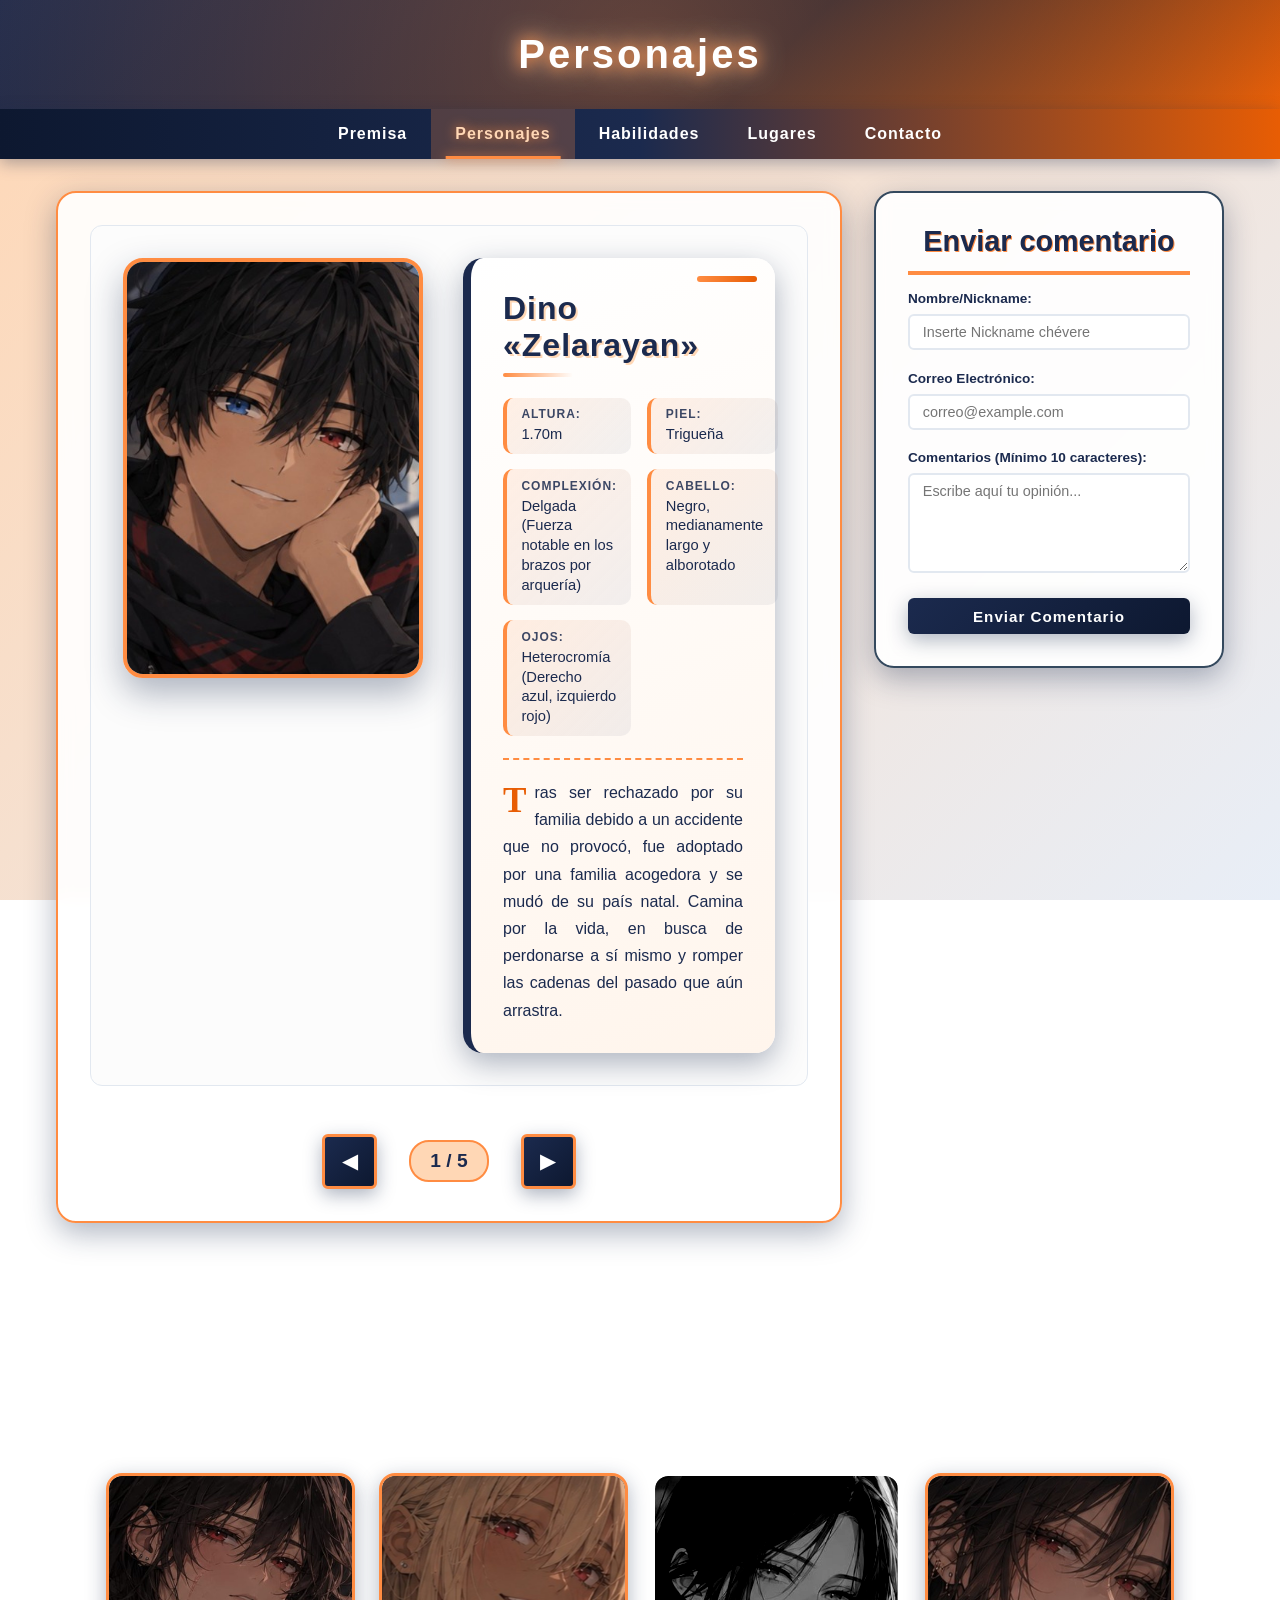
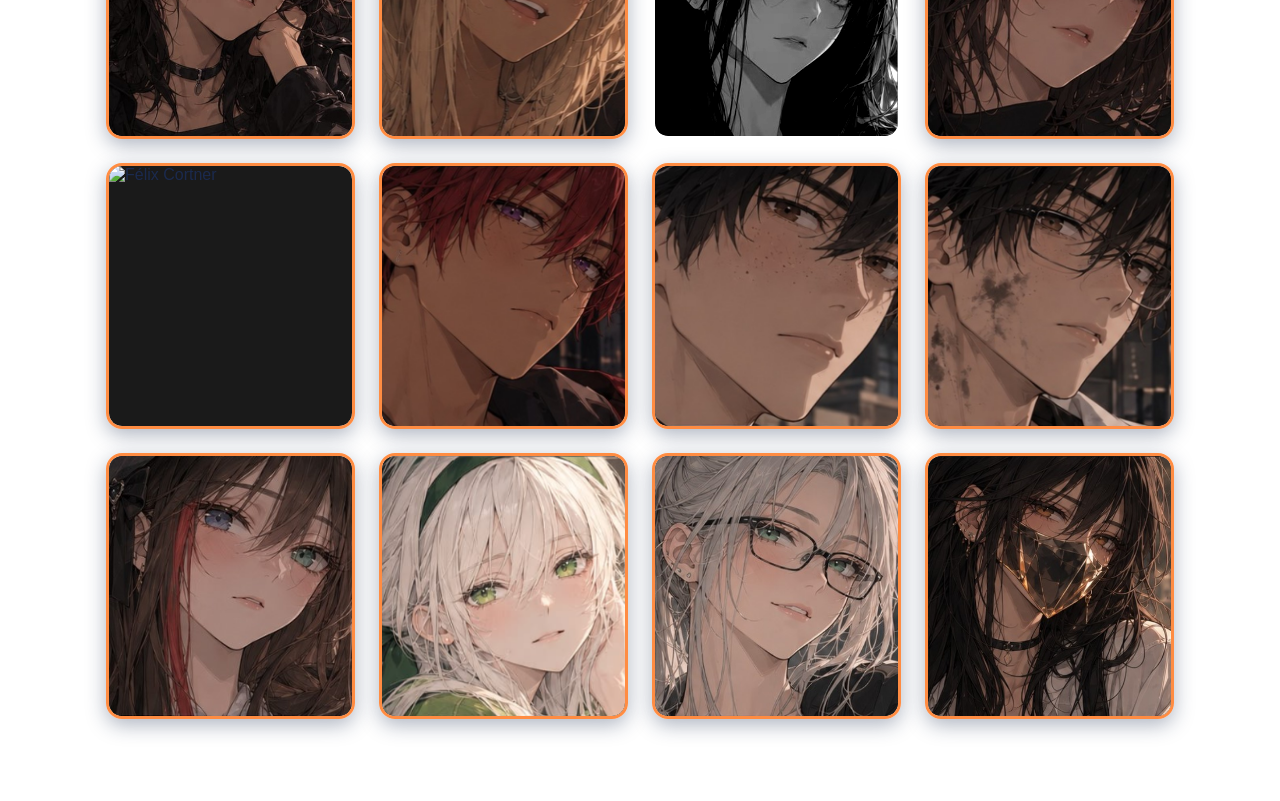
==== commit 03f65c28: "foto rilian" ====
--- a/personajesc.html
+++ b/personajesc.html
@@ -769,7 +769,7 @@
                     <img src="imgpj/dayanne.jpg" alt="Dayane Rivers">
                     <div class="infosecu">
                         <h3>Dayane Rivers</h3>
-                        <p></p>
+                        <p>Amiga en común. Muy extrovertida y sin sentido del espacio personal.</p>
                     </div>
                 </div>
             </article>
@@ -804,7 +804,7 @@
                     <img src="imgpj/ivan.jpg" alt="Ivan Stuart">
                     <div class="infosecu">
                         <h3>Ivan Stuart</h3>
-                        <p></p>
+                        <p>Amigo en común. Bromista de primera. Camina por la vida sin preocuparse del mañana, solo pensando en el ahora y en su próxima ocurrencia.</p>
                     </div>
                 </div>
             </article>
@@ -813,7 +813,7 @@
                     <img src="imgpj/jhon.jpg" alt="John Crawford">
                     <div class="infosecu">
                         <h3>John Crawford</h3>
-                        <p></p>
+                        <p>Amigo en común. Loco del orden y muy estricto con el cumplimiento de las reglas.</p>
                     </div>
                 </div>
             </article>
@@ -822,7 +822,7 @@
                     <img src="imgpj/night.jpg" alt="Night Archibald">
                     <div class="infosecu">
                         <h3>Night Archibald</h3>
-                        <p></p>
+                        <p>pAmigo en común. Es muy introvertido, por lo que se la pasa en el laboratorio de ciencias incluso fuera del horario de clases.</p>
                     </div>
                 </div>
             </article>
@@ -837,7 +837,7 @@
             </article>
             <article class="tarjesecu">
                 <div class="conteimgsecu">
-                    <img src="" alt="Rilian Brooks">
+                    <img src="imgpj/rilian.jpg" alt="Rilian Brooks">
                     <div class="infosecu">
                         <h3>Rilian Brooks</h3>
                         <p></p>
@@ -868,7 +868,7 @@
                     <img src="" alt="Tom Andrew">
                     <div class="infosecu">
                         <h3>Tom Andrew</h3>
-                        <p></p>
+                        <p>Amigo en común. Aquel que siempre dice que sí a cualquier idea y cualquier plan</p>
                     </div>
                 </div>
             </article>
@@ -953,4 +953,4 @@
         });
     </script>
 </body>
-</html>+</html>
